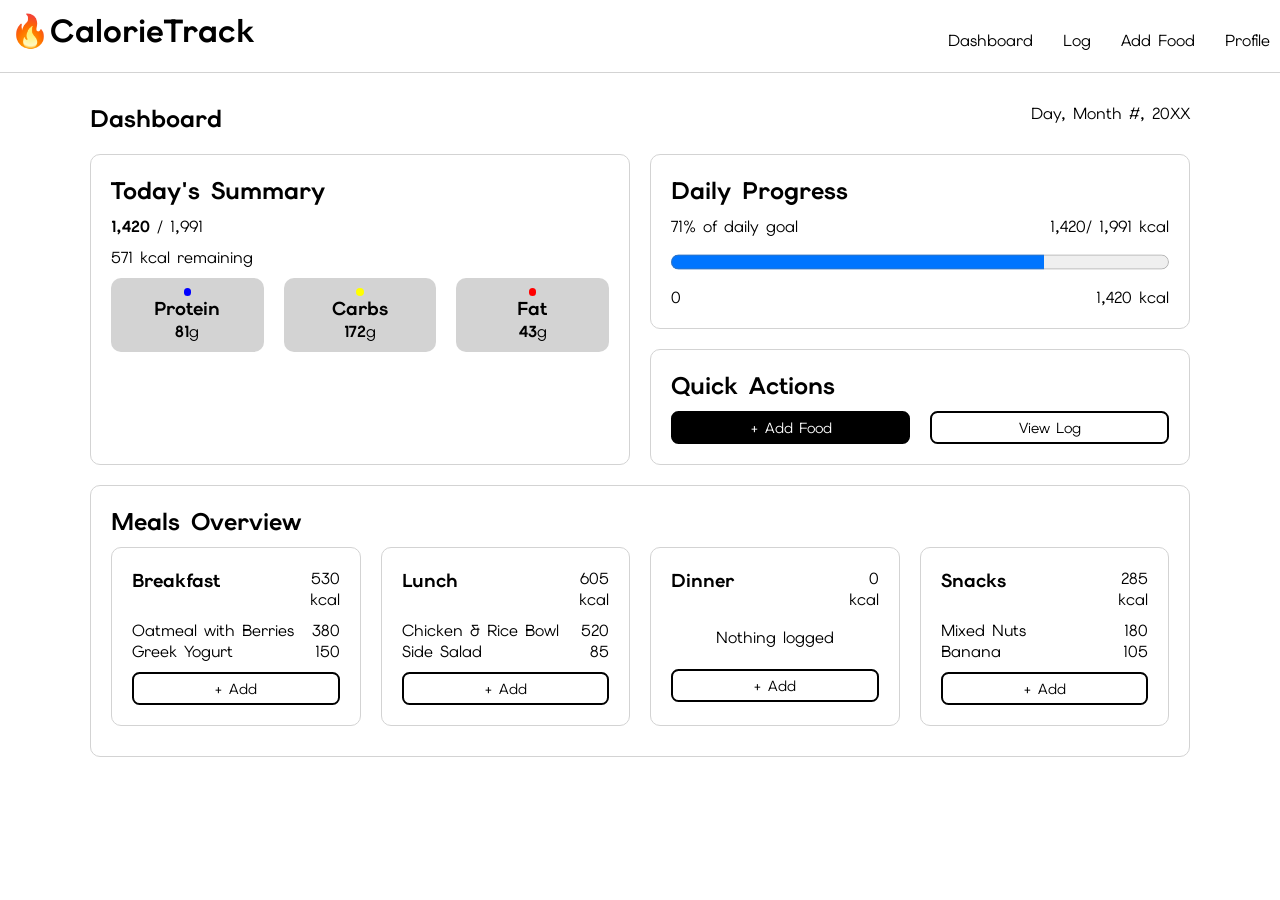
==== index.html @ fa8b0f57 "Today's Summary updates" ====
<!DOCTYPE html>
<html lang="en">
<head>
    <meta charset="UTF-8">
    <meta name="viewport" content="width=device-width, initial-scale=1.0">
    <title>Document</title>
    <link rel="stylesheet" href="index.css">
    <script src="index.js" defer></script>
</head>
<body>

    <header>
        <h1>🔥CalorieTrack</h1>

        <nav>
            <ul>
                <li><a href="#">Dashboard</a></li>
                <li><a href="#">Log</a></li>
                <li><a href="#">Add Food</a></li>
                <li><a href="#">Profile</a></li>
            </ul>
        </nav>

        <img> <!-- DarkMode/LightMode -->
    </header>

    <main>
        <section id="heading">
            <h1>Dashboard</h1>
            <p>Day, Month #, 20XX</p>
        </section>

        <section class="widget" id="summary">
            <h2>Today's Summary</h2>
            <p class="calorieCount"><strong>X,XXX</strong> / X,XXX</p>
            <p class="remainingCalories">xxx kcal remaining</p>

            <div id="macros">
                <section class="macro" id="proteinMacro">
                    <div class="dot" id="blueDot"></div>
                    <h3>Protein</h3>
                    <p><strong>xx</strong>g</p>
                </section>
                <section class="macro" id="carbMacro">
                    <div class="dot" id="yellowDot"></div>
                    <h3>Carbs</h3>
                    <p><strong>xx</strong>g</p>
                </section>
                <section class="macro" id="fatMacro">
                    <div class="dot" id="redDot"></div>
                    <h3>Fat</h3>
                    <p><strong>xx</strong>g</p>
                </section>
            </div>
            
        </section>

        <section class="widget" id="dailyProgress">
            <h2>Daily Progress</h2>
            <p class="percentOfGoal">XX% of daily goal</p>
            <p class="rightAlign fractionalProgress">x,xxx / x,xxx kcal</p>
            <progress id="dailyProgressBar" value="75" max="100"></progress>
            <p>0</p>
            <p class="rightAlign barCalCount">x,xxx kcal</p>
        </section>

        <section class="widget" id="quickActions">
            <h2>Quick Actions</h2>
            <div id="quickActionButtons">
                <button type="button" class="reverseColor">+ Add Food</button>
                <button type="button">View Log</button>
            </div>
        </section>

        <section class="widget" id="mealsOverview">
            <h2>Meals Overview</h2>

            <div id="mealOverviews">

                <section class="mealOverview" id="breakfastOverview">
                    <h3>Breakfast</h3>
                    <p class="rightAlign total">xxx kcal</p>
                    <div class="foodItems"></div>
                    <button type="button" class="mealAddButton">+ Add</button>
                </section>

                <section class="mealOverview" id="lunchOverview">
                    <h3>Lunch</h3>
                    <p class="rightAlign total">xxx kcal</p>
                    <div class="foodItems"></div>
                    <button type="button" class="mealAddButton">+ Add</button>
                </section>

                <section class="mealOverview" id="dinnerOverview">
                    <h3>Dinner</h3>
                    <p class="rightAlign total">0 kcal</p>
                    <div class="foodItems"></div>
                    <button type="button" class="mealAddButton">+ Add</button>
                </section>

                <section class="mealOverview" id="snacksOverview">
                    <h3>Snacks</h3>
                    <p class="rightAlign total">xxx kcal</p>
                    <div class="foodItems"></div>
                    <button type="button" class="mealAddButton">+ Add</button>
                </section>
            </div>
            
        </section>

    </main>
</body>
</html>
---- index.css ----
@import url('https://fonts.googleapis.com/css2?family=Elms+Sans:ital,wght@0,100..900;1,100..900&display=swap');

:root {
    --light-bg-color: white;
    --light-accent-color: lightgray;
    --light-text-color: black;

    --dark-bg-color: black;
    --dark-accent-color: lightgray;
    --dark-text-color: white;
}


* {
    margin: 0;
    padding: 0;
    color: black;
    font-family: "Elms Sans", sans-serif;
}

body {
    background-color: var(--light-bg-color);
}

button {
    background-color: transparent;
    border-style: solid;
    border-radius: 7.5px;
    border-color: --light-text-color;
    padding: 5px;
    font-size: 11pt;
    cursor: pointer;
}

button:hover {
    background-color: var(--light-accent-color);
}

.reverseColor {
    background-color: var(--dark-bg-color);
    color: var(--dark-text-color);
}

.rightAlign {
    text-align: right;
}



/************************ Header ************************/

header {
    border-bottom: 1px solid var(--light-accent-color);
    padding: 10px;
    display: grid;
    grid-template-columns: 1fr 1fr;
    gap: 10px;
}

/* Navigation */

nav ul {
    margin-top: 20px;
    list-style-type: none;
    display: flex;
    justify-content: end;
    gap: 30px;
}

nav ul li a {
    text-decoration: none;
}


/************************ Main ************************/

main {
    display: grid;
    grid-template-columns: 1fr;
    padding: 30px;

    grid-gap: 20px;
    grid-column: 20px;

    max-width: 1100px;
    margin: auto;
}

/* Header */
#heading {
    grid-column: 1/-1;
    display: grid;
    grid-template-columns: 1fr 1fr;
}

#heading p {
    text-align: right;
}

/********** Widgets **********/

.widget {
    border-style: solid;
    border-color: var(--light-accent-color);
    border-width: 1px;
    border-radius: 10px;
    padding: 20px;
}

/* Today's Summary */

#summary {
    grid-column: 1/2;
    display: flex;
    flex-direction: column;
    row-gap: 10px;
}

#macros {
    display: grid;
    grid-template-columns: 1fr 1fr 1fr;
    gap: 20px;
}

.macro {
    background-color: var(--light-accent-color);
    border-radius: 10px;
    padding: 10px;
    text-align: center;
}

.dot {
    margin: auto;
    border-radius: 100px;
    width: 7.5px;
    height: 7.5px;
}

#blueDot {
    background-color: blue;
}

#yellowDot {
    background-color: yellow;
}

#redDot {
    background-color: red;
}

/* Quick Actions */

#quickActions {
    display: flex;
    flex-direction: column;
    row-gap: 10px;
}

#quickActionButtons {
    display: grid;
    grid-template-columns: 1fr 1fr;
    gap: 20px;
}

/* Daily Progress */

#dailyProgress {
    display: grid;
    grid-template-columns: 1fr 1fr;
    row-gap: 10px;
}

#dailyProgress h2 {
    grid-column: 1/3;
}

#dailyProgressBar {
    grid-column: 1/3;
    width: 100%;
    height: 30px;
}


/* Meals Overview */

#mealsOverview {
    grid-column: 1/-1;
}

#mealOverviews {
    display: grid;
    gap: 20px;
}

.mealOverview {
    border-style: solid;
    border-color: var(--light-accent-color);
    border-width: 1px;
    border-radius: 10px;
    padding: 20px;

    margin-top: 10px;
    margin-bottom: 10px;

    display: grid;
    grid-template-columns: 1fr 20%;
    row-gap: 10px;
}

.foodItems {
    grid-column: 1/-1;
}

.foodItem {
    display: grid;
    grid-template-columns: 1fr 20%;
}

.mealAddButton {
    grid-column: 1/-1;
    margin: auto;
    width: 100%;
}

.noFoodItem {
    grid-column: 1/-1;
    text-align: center;
}


/************************ Footer ************************/



/************************ Media Queries ************************/

@media screen and (min-width: 1000px) {
    main {
        grid-template-columns: 1fr 1fr;
    }

    #summary {
        grid-column: 1/2;
        grid-row: 2/4;
    }

    #mealOverviews {
        grid-template-columns: repeat(4, 1fr);
    }
}
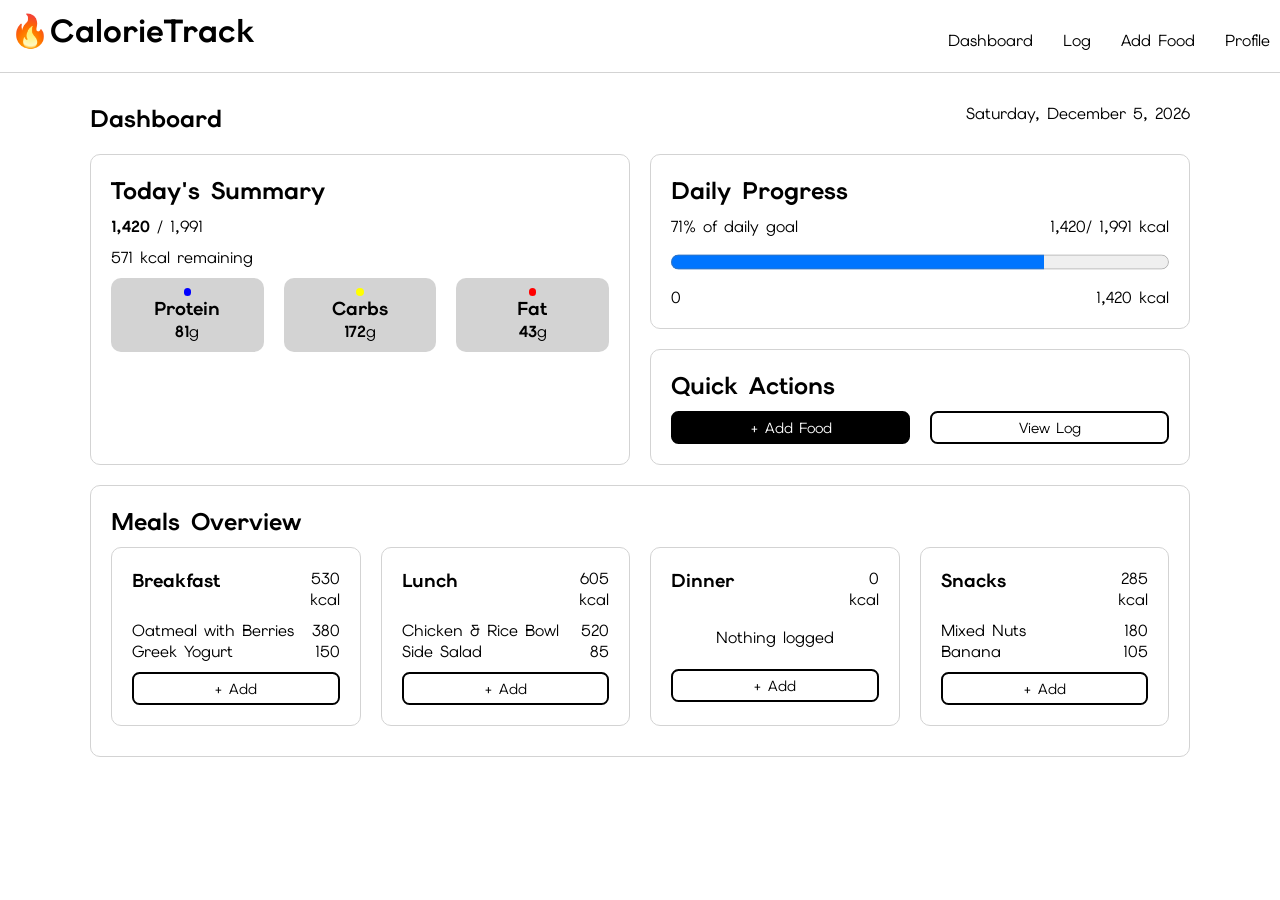
==== commit ef1418c2: "Date always is current" ====
--- a/index.html
+++ b/index.html
@@ -27,7 +27,7 @@
     <main>
         <section id="heading">
             <h1>Dashboard</h1>
-            <p>Day, Month #, 20XX</p>
+            <p id="date">Day, Month #, 20XX</p>
         </section>
 
         <section class="widget" id="summary">
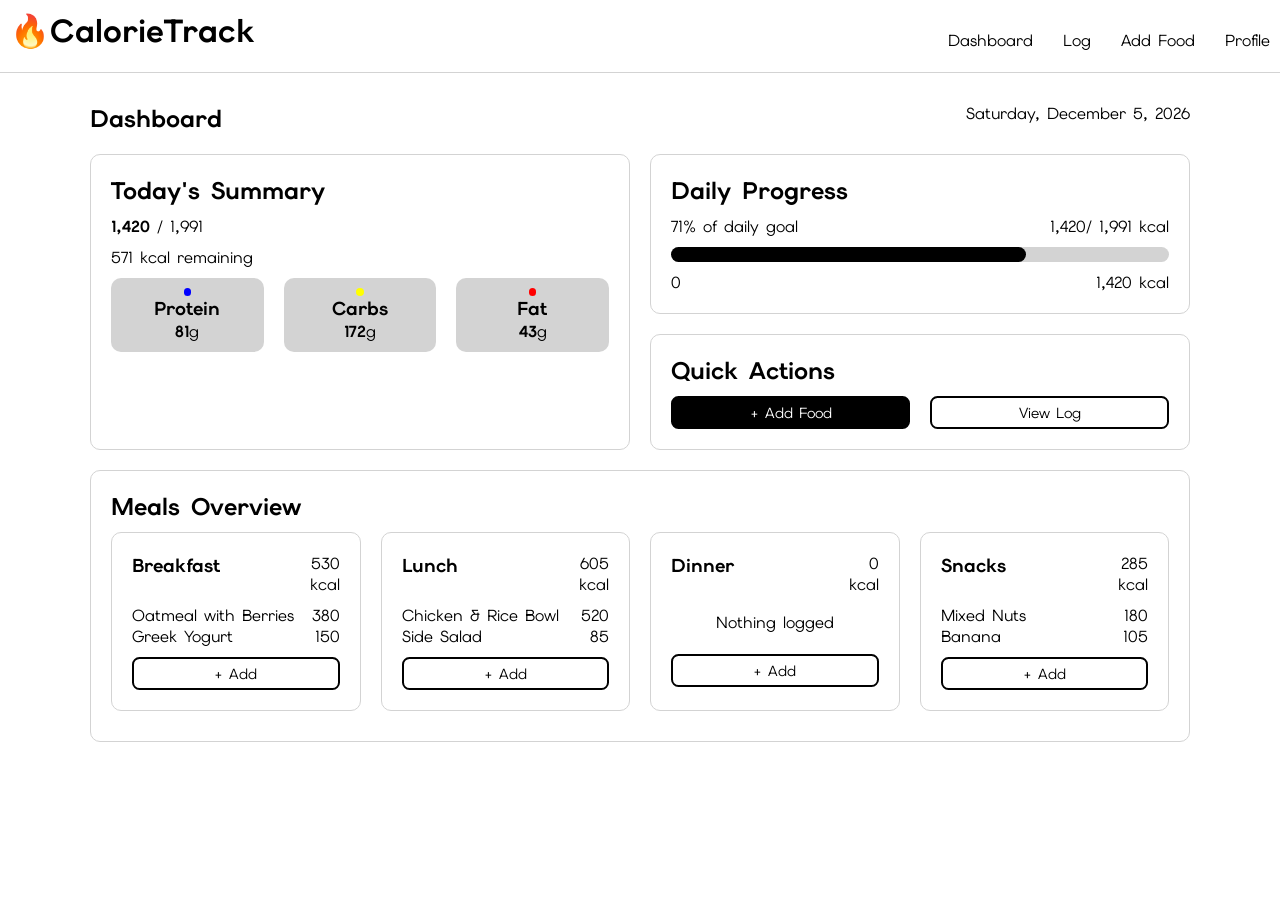
==== commit 435e18a7: "Progress Bar updates and has correct styling" ====
--- a/index.html
+++ b/index.html
@@ -59,7 +59,7 @@
             <h2>Daily Progress</h2>
             <p class="percentOfGoal">XX% of daily goal</p>
             <p class="rightAlign fractionalProgress">x,xxx / x,xxx kcal</p>
-            <progress id="dailyProgressBar" value="75" max="100"></progress>
+            <div class="progressBar" id="dailyProgressBar"><div></div></div>
             <p>0</p>
             <p class="rightAlign barCalCount">x,xxx kcal</p>
         </section>
--- a/index.css
+++ b/index.css
@@ -46,7 +46,19 @@
     text-align: right;
 }
 
-
+/* Progress Bar */
+
+.progressBar {
+    background-color: var(--light-accent-color);
+    border-radius: 100px;
+    display: grid;
+    grid-template-columns: 50%;
+}
+
+.progressBar div {
+    border-radius: 100px;
+    background-color: var(--light-text-color);
+}
 
 /************************ Header ************************/
 
@@ -178,7 +190,7 @@
 #dailyProgressBar {
     grid-column: 1/3;
     width: 100%;
-    height: 30px;
+    height: 15px;
 }
 
 
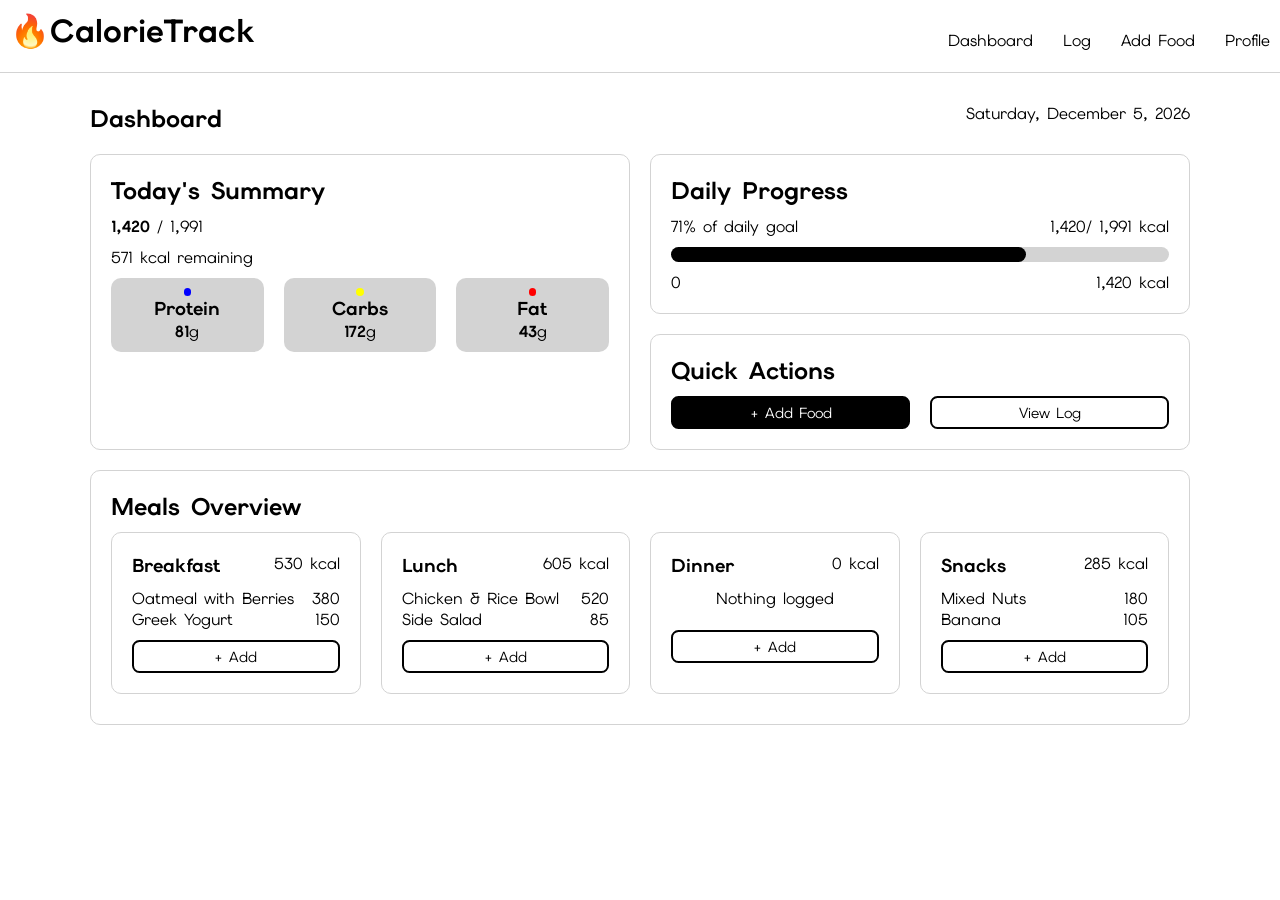
==== commit 3b99c9ef: "Fixed meal overview's kcal formatting" ====
--- a/index.html
+++ b/index.html
@@ -78,29 +78,37 @@
             <div id="mealOverviews">
 
                 <section class="mealOverview" id="breakfastOverview">
-                    <h3>Breakfast</h3>
-                    <p class="rightAlign total">xxx kcal</p>
+                    <div class="mealOverviewHeader">
+                        <h3>Breakfast</h3>
+                        <p class="rightAlign total">xxx kcal</p>
+                    </div>
                     <div class="foodItems"></div>
                     <button type="button" class="mealAddButton">+ Add</button>
                 </section>
 
                 <section class="mealOverview" id="lunchOverview">
-                    <h3>Lunch</h3>
-                    <p class="rightAlign total">xxx kcal</p>
+                    <div class="mealOverviewHeader">
+                        <h3>Lunch</h3>
+                        <p class="rightAlign total">xxx kcal</p>
+                    </div>
                     <div class="foodItems"></div>
                     <button type="button" class="mealAddButton">+ Add</button>
                 </section>
 
                 <section class="mealOverview" id="dinnerOverview">
-                    <h3>Dinner</h3>
-                    <p class="rightAlign total">0 kcal</p>
+                    <div class="mealOverviewHeader">
+                        <h3>Dinner</h3>
+                        <p class="rightAlign total">0 kcal</p>
+                    </div>
                     <div class="foodItems"></div>
                     <button type="button" class="mealAddButton">+ Add</button>
                 </section>
 
                 <section class="mealOverview" id="snacksOverview">
-                    <h3>Snacks</h3>
-                    <p class="rightAlign total">xxx kcal</p>
+                    <div class="mealOverviewHeader">
+                        <h3>Snacks</h3>
+                        <p class="rightAlign total">xxx kcal</p>
+                    </div>
                     <div class="foodItems"></div>
                     <button type="button" class="mealAddButton">+ Add</button>
                 </section>
--- a/index.css
+++ b/index.css
@@ -215,9 +215,14 @@
     margin-top: 10px;
     margin-bottom: 10px;
 
-    display: grid;
-    grid-template-columns: 1fr 20%;
-    row-gap: 10px;
+    display: flex;
+    flex-direction: column;
+    row-gap: 10px;
+}
+
+.mealOverviewHeader {
+    display: grid;
+    grid-template-columns: 1px 1fr;
 }
 
 .foodItems {
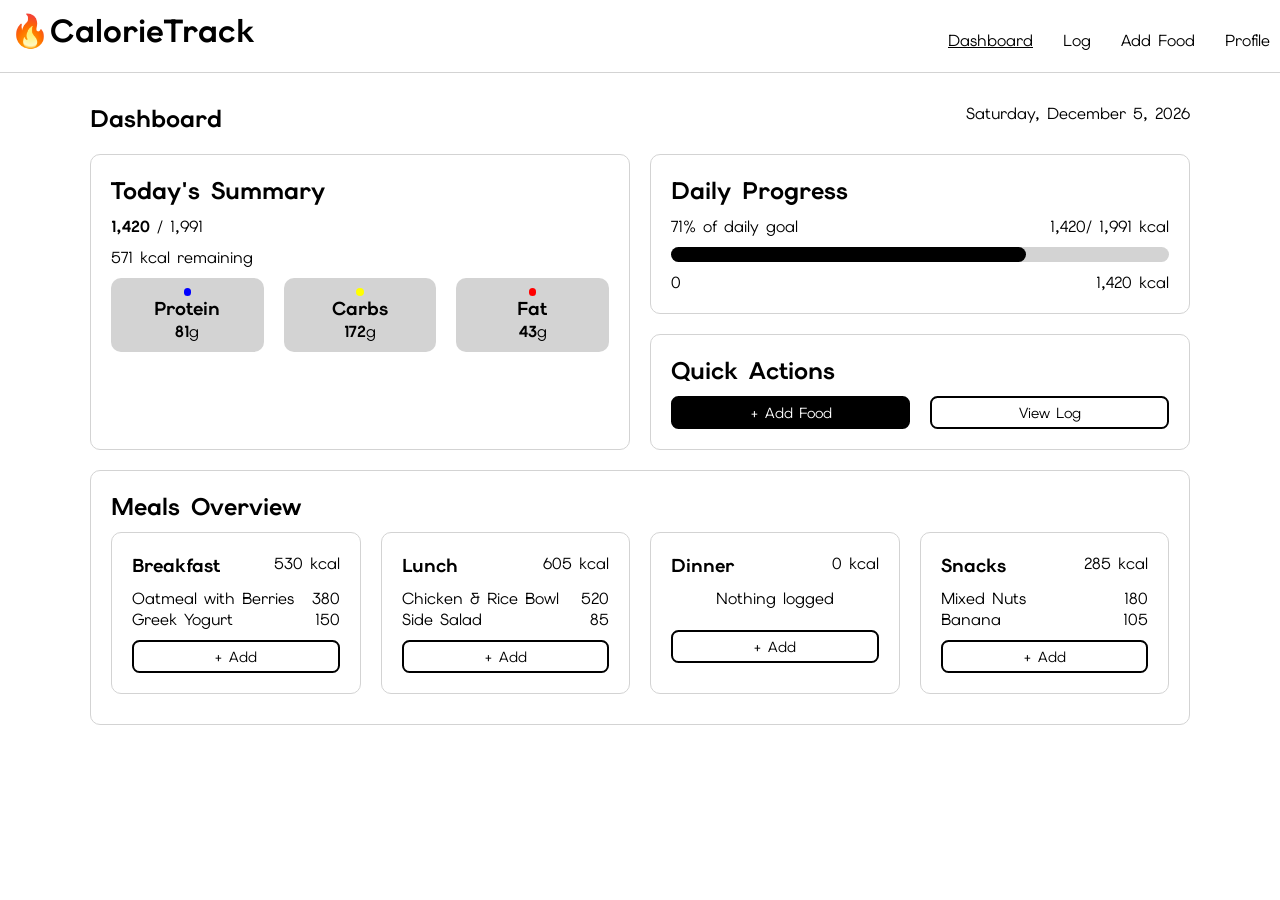
==== commit 0fbfe925: "Framework for additional pages" ====
--- a/index.html
+++ b/index.html
@@ -3,7 +3,8 @@
 <head>
     <meta charset="UTF-8">
     <meta name="viewport" content="width=device-width, initial-scale=1.0">
-    <title>Document</title>
+    <title>Dashboard</title>
+    <link rel="stylesheet" href="styles.css">
     <link rel="stylesheet" href="index.css">
     <script src="index.js" defer></script>
 </head>
@@ -14,10 +15,10 @@
 
         <nav>
             <ul>
-                <li><a href="#">Dashboard</a></li>
-                <li><a href="#">Log</a></li>
-                <li><a href="#">Add Food</a></li>
-                <li><a href="#">Profile</a></li>
+                <li><a href="index.html" id="currentLink">Dashboard</a></li>
+                <li><a href="log.html">Log</a></li>
+                <li><a href="add-food.html">Add Food</a></li>
+                <li><a href="profile.html">Profile</a></li>
             </ul>
         </nav>
 
--- a/styles.css
+++ b/styles.css
@@ -0,0 +1,89 @@
+
+@import url('https://fonts.googleapis.com/css2?family=Elms+Sans:ital,wght@0,100..900;1,100..900&display=swap');
+
+:root {
+    --light-bg-color: white;
+    --light-accent-color: lightgray;
+    --light-text-color: black;
+
+    --dark-bg-color: black;
+    --dark-accent-color: lightgray;
+    --dark-text-color: white;
+}
+
+
+* {
+    margin: 0;
+    padding: 0;
+    color: black;
+    font-family: "Elms Sans", sans-serif;
+}
+
+body {
+    background-color: var(--light-bg-color);
+}
+
+button {
+    background-color: transparent;
+    border-style: solid;
+    border-radius: 7.5px;
+    border-color: --light-text-color;
+    padding: 5px;
+    font-size: 11pt;
+    cursor: pointer;
+}
+
+button:hover {
+    background-color: var(--light-accent-color);
+}
+
+.reverseColor {
+    background-color: var(--dark-bg-color);
+    color: var(--dark-text-color);
+}
+
+.rightAlign {
+    text-align: right;
+}
+
+#currentLink {
+    text-decoration: underline;
+}
+
+/* Progress Bar */
+
+.progressBar {
+    background-color: var(--light-accent-color);
+    border-radius: 100px;
+    display: grid;
+    grid-template-columns: 50%;
+}
+
+.progressBar div {
+    border-radius: 100px;
+    background-color: var(--light-text-color);
+}
+
+/************************ Header ************************/
+
+header {
+    border-bottom: 1px solid var(--light-accent-color);
+    padding: 10px;
+    display: grid;
+    grid-template-columns: 1fr 1fr;
+    gap: 10px;
+}
+
+/* Navigation */
+
+nav ul {
+    margin-top: 20px;
+    list-style-type: none;
+    display: flex;
+    justify-content: end;
+    gap: 30px;
+}
+
+nav ul li a {
+    text-decoration: none;
+}
--- a/index.css
+++ b/index.css
@@ -1,91 +1,4 @@
 
-@import url('https://fonts.googleapis.com/css2?family=Elms+Sans:ital,wght@0,100..900;1,100..900&display=swap');
-
-:root {
-    --light-bg-color: white;
-    --light-accent-color: lightgray;
-    --light-text-color: black;
-
-    --dark-bg-color: black;
-    --dark-accent-color: lightgray;
-    --dark-text-color: white;
-}
-
-
-* {
-    margin: 0;
-    padding: 0;
-    color: black;
-    font-family: "Elms Sans", sans-serif;
-}
-
-body {
-    background-color: var(--light-bg-color);
-}
-
-button {
-    background-color: transparent;
-    border-style: solid;
-    border-radius: 7.5px;
-    border-color: --light-text-color;
-    padding: 5px;
-    font-size: 11pt;
-    cursor: pointer;
-}
-
-button:hover {
-    background-color: var(--light-accent-color);
-}
-
-.reverseColor {
-    background-color: var(--dark-bg-color);
-    color: var(--dark-text-color);
-}
-
-.rightAlign {
-    text-align: right;
-}
-
-/* Progress Bar */
-
-.progressBar {
-    background-color: var(--light-accent-color);
-    border-radius: 100px;
-    display: grid;
-    grid-template-columns: 50%;
-}
-
-.progressBar div {
-    border-radius: 100px;
-    background-color: var(--light-text-color);
-}
-
-/************************ Header ************************/
-
-header {
-    border-bottom: 1px solid var(--light-accent-color);
-    padding: 10px;
-    display: grid;
-    grid-template-columns: 1fr 1fr;
-    gap: 10px;
-}
-
-/* Navigation */
-
-nav ul {
-    margin-top: 20px;
-    list-style-type: none;
-    display: flex;
-    justify-content: end;
-    gap: 30px;
-}
-
-nav ul li a {
-    text-decoration: none;
-}
-
-
-/************************ Main ************************/
 
 main {
     display: grid;
@@ -245,11 +158,6 @@
     text-align: center;
 }
 
-
-/************************ Footer ************************/
-
-
-
 /************************ Media Queries ************************/
 
 @media screen and (min-width: 1000px) {
